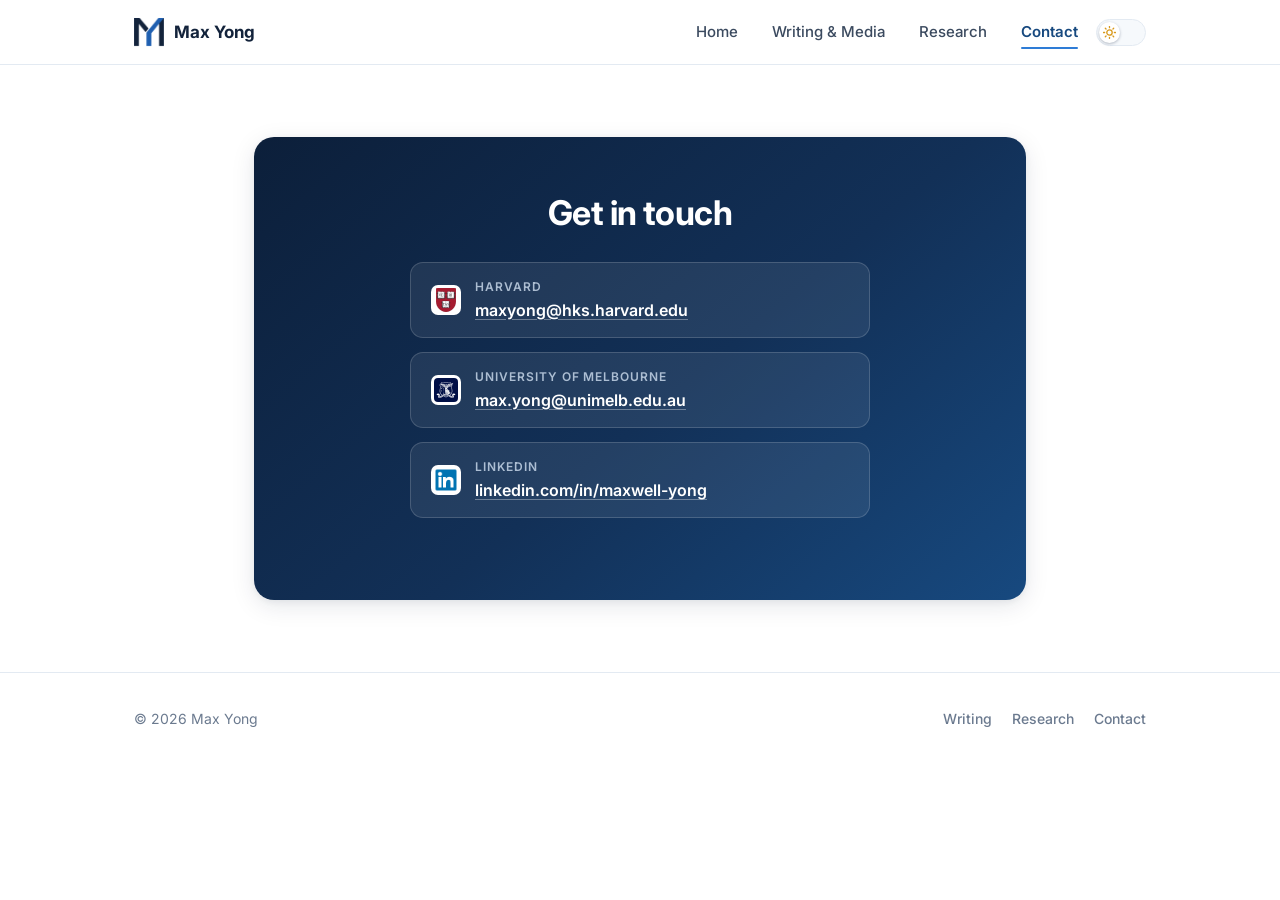
==== contact.html @ 2c54a4b5 "New MY monogram, recolored to exact site palette Rebuilt monogram.png from the user's new mark with " ====
<!DOCTYPE html>
<html lang="en">
<head>
  <meta charset="UTF-8">
  <meta name="viewport" content="width=device-width, initial-scale=1.0">
  <title>Contact — Max Yong</title>
  <meta name="description" content="Contact Max Yong for commissions, research collaborations, or media comment.">
  <link rel="canonical" href="https://maxyong.au/contact.html">
  <meta property="og:type" content="website">
  <meta property="og:title" content="Contact — Max Yong">
  <meta property="og:description" content="Contact Max Yong for commissions, research collaborations, or media comment.">
  <meta property="og:image" content="https://maxyong.au/assets/img/portrait.jpg">
  <meta property="og:url" content="https://maxyong.au/contact.html">
  <script>
    (function () {
      var t = localStorage.getItem("theme");
      if (!t) t = matchMedia("(prefers-color-scheme: dark)").matches ? "dark" : "light";
      document.documentElement.dataset.theme = t;
    })();
  </script>
  <link rel="preconnect" href="https://fonts.googleapis.com">
  <link rel="preconnect" href="https://fonts.gstatic.com" crossorigin>
  <link href="https://fonts.googleapis.com/css2?family=Inter:wght@400;500;600;700;800&display=swap" rel="stylesheet">
  <link rel="stylesheet" href="assets/css/style.css">
  <link rel="icon" type="image/png" sizes="32x32" href="assets/img/favicon-32.png?v=3">
  <link rel="icon" type="image/png" sizes="192x192" href="assets/img/favicon-192.png?v=3">
  <link rel="apple-touch-icon" href="assets/img/apple-touch-icon.png?v=3">
</head>
<body>

  <header class="nav">
    <div class="container nav__inner">
      <a class="nav__brand" href="index.html">
        <img src="assets/img/monogram.png" alt="">
        <span class="full">Max Yong</span>
      </a>
      <div class="nav__right">
        <nav>
          <ul class="nav__links">
            <li><a href="index.html">Home</a></li>
            <li><a href="writing.html">Writing<span class="sm-hide"> &amp; Media</span></a></li>
            <li><a href="research.html">Research</a></li>
            <li><a href="contact.html">Contact</a></li>
          </ul>
        </nav>
        <button class="theme-toggle" id="theme-toggle" role="switch" aria-checked="false" aria-label="Dark mode">
          <span class="knob">
            <svg class="icon-sun" viewBox="0 0 24 24" fill="none" stroke="currentColor" stroke-width="2.4" stroke-linecap="round" stroke-linejoin="round"><circle cx="12" cy="12" r="5"/><line x1="12" y1="1" x2="12" y2="3"/><line x1="12" y1="21" x2="12" y2="23"/><line x1="4.22" y1="4.22" x2="5.64" y2="5.64"/><line x1="18.36" y1="18.36" x2="19.78" y2="19.78"/><line x1="1" y1="12" x2="3" y2="12"/><line x1="21" y1="12" x2="23" y2="12"/><line x1="4.22" y1="19.78" x2="5.64" y2="18.36"/><line x1="18.36" y1="5.64" x2="19.78" y2="4.22"/></svg>
            <svg class="icon-moon" viewBox="0 0 24 24" fill="none" stroke="currentColor" stroke-width="2.4" stroke-linecap="round" stroke-linejoin="round"><path d="M21 12.79A9 9 0 1 1 11.21 3 7 7 0 0 0 21 12.79z"/></svg>
          </span>
        </button>
      </div>
    </div>
  </header>

  <main>
    <section class="section" style="min-height: 60vh; display: flex; align-items: center;">
      <div class="container container--narrow" style="width: 100%">
        <div class="contact-card reveal is-in">
          <h2>Get in touch</h2>
          <div class="contact-rows">
            <a class="contact-row" href="mailto:maxyong@hks.harvard.edu">
              <img src="assets/img/logos/sq-harvard-shield.svg" alt="">
              <div>
                <div class="label">Harvard</div>
                <div class="addr">maxyong@hks.harvard.edu</div>
              </div>
            </a>
            <a class="contact-row" href="mailto:max.yong@unimelb.edu.au">
              <img src="assets/img/logos/sq-unimelb.png" alt="">
              <div>
                <div class="label">University of Melbourne</div>
                <div class="addr">max.yong@unimelb.edu.au</div>
              </div>
            </a>
            <a class="contact-row" href="https://www.linkedin.com/in/maxwell-yong/" target="_blank" rel="noopener">
              <img src="assets/img/logos/sq-linkedin.png" alt="">
              <div>
                <div class="label">LinkedIn</div>
                <div class="addr">linkedin.com/in/maxwell-yong</div>
              </div>
            </a>
          </div>
        </div>
      </div>
    </section>
  </main>

  <footer class="footer">
    <div class="container footer__inner">
      <div>© <span id="year">2026</span> Max Yong</div>
      <div class="footer__links">
        <a href="writing.html">Writing</a>
        <a href="research.html">Research</a>
        <a href="contact.html">Contact</a>
      </div>
    </div>
  </footer>

  <script src="assets/js/main.js"></script>
  <script>document.getElementById("year").textContent = new Date().getFullYear();</script>
</body>
</html>
---- assets/css/style.css ----
/* ==========================================================================
   Max Yong — personal site
   Light theme = Classic Blue · Dark theme = Midnight
   Theme is set via <html data-theme="light|dark"> (see main.js);
   defaults to the visitor's system preference, toggleable in the nav.
   Design tokens live below — change colors here and the site follows.
   ========================================================================== */

:root {
  /* Blues, dark → light */
  --navy-950: #081527;
  --navy-900: #0c1f3a;
  --navy-800: #123057;
  --blue-700: #17497f;
  --blue-600: #1f5fb0;
  --blue-500: #2e7cd6;
  --blue-400: #5b9be0;
  --blue-100: #dbe9f9;
  --blue-50:  #eef4fb;

  /* Neutrals */
  --ink:      #13233b;
  --body:     #3b4a5f;
  --muted:    #6b7a8f;
  --faint:    #94a3b8;
  --line:     #e3eaf2;
  --bg:       #ffffff;
  --bg-soft:  #f6f9fc;
  --surface:  #ffffff;

  /* Badge tints (per writing category) */
  --badge-opinion-bg:  #dbe9f9; --badge-opinion-fg:  #17497f;
  --badge-article-bg:  #e4e2fb; --badge-article-fg:  #4338ab;
  --badge-media-bg:    #d9f2ee; --badge-media-fg:    #0f766e;
  --badge-citation-bg: #ece9e2; --badge-citation-fg: #6b6257;

  --radius: 14px;
  --radius-sm: 9px;
  --shadow-sm: 0 1px 2px rgba(12, 31, 58, 0.06), 0 1px 6px rgba(12, 31, 58, 0.05);
  --shadow-md: 0 6px 24px rgba(12, 31, 58, 0.10), 0 2px 6px rgba(12, 31, 58, 0.06);
  --shadow-lg: 0 18px 50px rgba(12, 31, 58, 0.18);

  --font: "Inter", -apple-system, BlinkMacSystemFont, "Segoe UI", Roboto, Helvetica, Arial, sans-serif;
}

[data-theme="dark"] {
  --ink:   #eaf1fa;
  --body:  #c0cfe2;
  --muted: #8ea3bd;
  --faint: #64798f;
  --line:  #1c2f4d;
  --bg:    #0a1424;
  --bg-soft: #0e1b30;
  --surface: #101f38;
  --blue-700: #7db0e8;
  --blue-600: #5b9be0;
  --blue-500: #5b9be0;
  --blue-400: #86b8ec;
  --blue-100: #17325a;
  --blue-50:  #10233f;
  --badge-opinion-bg:  #17325a; --badge-opinion-fg:  #a9cdf2;
  --badge-article-bg:  #2b2a55; --badge-article-fg:  #b9b6f5;
  --badge-media-bg:    #123f3a; --badge-media-fg:    #7fd8cc;
  --badge-citation-bg: #38332b; --badge-citation-fg: #cfc5b6;
  --shadow-sm: 0 1px 2px rgba(0, 0, 0, 0.4);
  --shadow-md: 0 8px 28px rgba(0, 0, 0, 0.5);
  --shadow-lg: 0 18px 50px rgba(0, 0, 0, 0.65);
}

* { box-sizing: border-box; margin: 0; padding: 0; }

html { scroll-behavior: smooth; }

body {
  font-family: var(--font);
  color: var(--body);
  background: var(--bg);
  line-height: 1.65;
  font-size: 16.5px;
  -webkit-font-smoothing: antialiased;
  text-rendering: optimizeLegibility;
  transition: background 0.25s ease, color 0.25s ease;
}

::selection { background: var(--blue-100); color: var(--ink); }

h1, h2, h3, h4 { color: var(--ink); line-height: 1.2; font-weight: 700; letter-spacing: -0.015em; }

a { color: var(--blue-600); text-decoration: none; }

img { max-width: 100%; display: block; }

.container { max-width: 1060px; margin: 0 auto; padding: 0 24px; }
.container--narrow { max-width: 820px; }

/* --------------------------------------------------------------------------
   Navigation
   -------------------------------------------------------------------------- */

.nav {
  position: sticky;
  top: 0;
  z-index: 50;
  background: color-mix(in srgb, var(--bg) 85%, transparent);
  backdrop-filter: saturate(180%) blur(12px);
  -webkit-backdrop-filter: saturate(180%) blur(12px);
  border-bottom: 1px solid var(--line);
}

.nav__inner {
  display: flex;
  align-items: center;
  justify-content: space-between;
  height: 64px;
  gap: 10px;
}

.nav__brand {
  font-weight: 700;
  font-size: 17px;
  color: var(--ink);
  display: flex;
  align-items: center;
  gap: 10px;
}

.nav__brand img { width: 30px; height: 30px; object-fit: contain; }

[data-theme="dark"] .nav__brand img { filter: brightness(2.1) saturate(0.85); }

.nav__right { display: flex; align-items: center; gap: 4px; }

.nav__links { display: flex; gap: 6px; list-style: none; }

.nav__links a {
  position: relative;
  display: inline-block;
  padding: 8px 14px;
  border-radius: 8px;
  font-size: 15px;
  font-weight: 500;
  color: var(--body);
  transition: color 0.18s ease, background 0.18s ease;
}

.nav__links a:hover { color: var(--blue-600); background: var(--blue-50); }

.nav__links a.is-active { color: var(--blue-700); font-weight: 600; }

.nav__links a.is-active::after {
  content: "";
  position: absolute;
  left: 14px;
  right: 14px;
  bottom: 3px;
  height: 2px;
  border-radius: 2px;
  background: var(--blue-500);
}

/* Light/dark switch */
.theme-toggle {
  position: relative;
  width: 50px;
  height: 27px;
  flex: none;
  border-radius: 999px;
  border: 1px solid var(--line);
  background: var(--bg-soft);
  cursor: pointer;
  padding: 0;
  transition: background 0.25s ease, border-color 0.25s ease;
}

.theme-toggle:hover { border-color: var(--blue-400); }

.theme-toggle .knob {
  position: absolute;
  top: 2px;
  left: 2px;
  width: 21px;
  height: 21px;
  border-radius: 50%;
  background: #fff;
  color: #d89a1e;
  box-shadow: 0 1px 3px rgba(12, 31, 58, 0.3);
  display: grid;
  place-items: center;
  transition: transform 0.25s cubic-bezier(0.2, 0.8, 0.2, 1), background 0.25s ease, color 0.25s ease;
}

[data-theme="dark"] .theme-toggle { background: #17325a; border-color: #2a4a7a; }
[data-theme="dark"] .theme-toggle .knob { transform: translateX(23px); background: #0e1b30; color: #9db8e8; }

.theme-toggle svg { width: 13px; height: 13px; }

.theme-toggle .icon-moon { display: none; }
[data-theme="dark"] .theme-toggle .icon-moon { display: block; }
[data-theme="dark"] .theme-toggle .icon-sun { display: none; }

/* --------------------------------------------------------------------------
   Hero (home)
   -------------------------------------------------------------------------- */

.hero {
  padding: 84px 0 64px;
  background:
    radial-gradient(1200px 500px at 85% -10%, var(--blue-50) 0%, transparent 60%),
    var(--bg);
}

.hero__grid {
  display: grid;
  grid-template-columns: 1fr 260px;
  gap: 56px;
  align-items: center;
}

.hero__topline {
  display: flex;
  align-items: center;
  gap: 16px;
  flex-wrap: wrap;
  margin-bottom: 18px;
}

.hero__kicker {
  display: inline-block;
  font-size: 13px;
  font-weight: 600;
  letter-spacing: 0.14em;
  text-transform: uppercase;
  color: var(--blue-600);
}

.hero__location {
  display: inline-flex;
  align-items: center;
  gap: 5px;
  font-size: 13px;
  font-weight: 500;
  color: var(--muted);
}

.hero__location svg { width: 13px; height: 13px; flex: none; }

.hero h1 {
  font-size: clamp(40px, 6vw, 58px);
  font-weight: 800;
  letter-spacing: -0.03em;
  margin-bottom: 20px;
}

.hero h1 .accent { color: var(--blue-600); }

.hero__lede {
  font-size: 19px;
  max-width: 56ch;
  margin-bottom: 22px;
}

/* Small profile links row (LinkedIn, Scholar, …) */
.hero__links {
  display: flex;
  flex-wrap: wrap;
  gap: 6px 18px;
  margin-bottom: 30px;
}

.hero__links a {
  display: inline-flex;
  align-items: center;
  gap: 7px;
  font-size: 14px;
  font-weight: 500;
  color: var(--muted);
  padding: 4px 2px;
  border-bottom: 1.5px solid transparent;
  transition: color 0.18s ease, border-color 0.18s ease;
}

.hero__links a:hover { color: var(--blue-600); border-bottom-color: var(--blue-400); }

.hero__links img { width: 16px; height: 16px; border-radius: 4px; object-fit: contain; }

.hero__actions { display: flex; flex-wrap: wrap; gap: 12px; }

.btn {
  display: inline-flex;
  align-items: center;
  gap: 8px;
  padding: 11px 22px;
  border-radius: 10px;
  font-size: 15px;
  font-weight: 600;
  border: 1px solid transparent;
  cursor: pointer;
  transition: transform 0.18s ease, box-shadow 0.18s ease, background 0.18s ease, border-color 0.18s ease;
}

.btn--primary { background: var(--blue-600); color: #fff; box-shadow: var(--shadow-sm); }
.btn--primary:hover { background: var(--blue-700); transform: translateY(-2px); box-shadow: var(--shadow-md); }
[data-theme="dark"] .btn--primary { background: #2e7cd6; }
[data-theme="dark"] .btn--primary:hover { background: #4a90de; color: #fff; }

.btn--ghost { border-color: var(--line); color: var(--ink); background: var(--surface); }
.btn--ghost:hover { border-color: var(--blue-400); color: var(--blue-600); transform: translateY(-2px); box-shadow: var(--shadow-sm); }

.hero__portrait { position: relative; }

.hero__portrait img,
.hero__portrait .portrait-fallback {
  width: 260px;
  height: 260px;
  border-radius: 24px;
  object-fit: cover;
  box-shadow: var(--shadow-md);
  transition: transform 0.35s cubic-bezier(0.2, 0.8, 0.2, 1), box-shadow 0.35s ease;
}

.hero__portrait:hover img,
.hero__portrait:hover .portrait-fallback { transform: translateY(-6px) rotate(-1deg); box-shadow: var(--shadow-lg); }

.portrait-fallback {
  background: linear-gradient(150deg, var(--blue-600) 0%, var(--navy-900) 100%);
  color: #fff;
  display: grid;
  place-items: center;
  font-size: 64px;
  font-weight: 800;
  letter-spacing: 0.02em;
}

.hero__portrait::before {
  content: "";
  position: absolute;
  inset: 14px -14px -14px 14px;
  border-radius: 24px;
  border: 2px solid var(--blue-100);
  z-index: -1;
  transition: transform 0.35s ease;
}

.hero__portrait:hover::before { transform: translate(4px, 4px); }

/* --------------------------------------------------------------------------
   Sections
   -------------------------------------------------------------------------- */

.section { padding: 72px 0; }
.section--soft { background: var(--bg-soft); }

.section__head { margin-bottom: 36px; }

.section__eyebrow {
  font-size: 12.5px;
  font-weight: 700;
  letter-spacing: 0.16em;
  text-transform: uppercase;
  color: var(--blue-500);
  margin-bottom: 8px;
}

.section__title { font-size: clamp(26px, 3.4vw, 34px); }

.section__sub { margin-top: 10px; color: var(--muted); max-width: 62ch; }

.section__more { margin-top: 28px; }

/* Currently / Previously roles */

.roles { display: grid; grid-template-columns: repeat(2, 1fr); gap: 18px; }

.role-card {
  background: var(--surface);
  border: 1px solid var(--line);
  border-radius: var(--radius);
  padding: 24px 26px;
  display: flex;
  gap: 16px;
  align-items: flex-start;
  color: inherit;
  transition: transform 0.22s ease, box-shadow 0.22s ease, border-color 0.22s ease;
}

.role-card:hover { transform: translateY(-4px); box-shadow: var(--shadow-md); border-color: var(--blue-100); }
[data-theme="dark"] .role-card:hover { border-color: #2a4a7a; }

.role-card__logo {
  flex: none;
  width: 44px;
  height: 44px;
  border-radius: 11px;
  padding: 6px;
  background: #fff;
  border: 1px solid var(--line);
  object-fit: contain;
}

.role-card h3 { font-size: 16.5px; margin-bottom: 3px; }

.role-card h3 .ext {
  font-size: 12px;
  color: var(--faint);
  opacity: 0;
  transition: opacity 0.18s ease;
}

.role-card:hover h3 .ext { opacity: 1; }

.role-card p { font-size: 14.5px; color: var(--muted); line-height: 1.5; }

.role-card p strong { color: var(--body); font-weight: 650; }

/* Featured-in logo strip */

.outlets {
  display: flex;
  flex-wrap: wrap;
  gap: 26px 40px;
  align-items: center;
  justify-content: center;
}

.outlets a {
  display: inline-flex;
  align-items: center;
  filter: grayscale(1) opacity(0.55);
  transition: filter 0.25s ease, transform 0.25s ease;
}

.outlets a:hover { filter: grayscale(0) opacity(1); transform: translateY(-2px); }

.outlets img { height: 26px; width: auto; max-width: 190px; object-fit: contain; }

.outlets .outlet-text {
  font-family: Georgia, "Times New Roman", serif;
  font-weight: 700;
  font-size: 19px;
  letter-spacing: 0.02em;
  color: var(--ink);
  line-height: 1;
}

[data-theme="dark"] .outlets a { filter: grayscale(1) invert(0.8) opacity(0.65); }
[data-theme="dark"] .outlets a:hover { filter: grayscale(0) invert(0) opacity(1); }
[data-theme="dark"] .outlets a.outlet-text-link { filter: none; opacity: 0.65; }
[data-theme="dark"] .outlets a.outlet-text-link:hover { opacity: 1; }

/* --------------------------------------------------------------------------
   Writing list
   -------------------------------------------------------------------------- */

.filters { display: flex; flex-wrap: wrap; gap: 10px; margin-bottom: 34px; }

.filter-pill {
  font: inherit;
  font-size: 14px;
  font-weight: 600;
  color: var(--body);
  background: var(--surface);
  border: 1px solid var(--line);
  border-radius: 999px;
  padding: 7px 18px;
  cursor: pointer;
  transition: all 0.18s ease;
}

.filter-pill:hover { border-color: var(--blue-400); color: var(--blue-600); transform: translateY(-1px); }

.filter-pill.is-active { background: var(--navy-800); border-color: var(--navy-800); color: #fff; }
[data-theme="dark"] .filter-pill.is-active { background: #2e7cd6; border-color: #2e7cd6; }

.year-group { margin-bottom: 44px; }

.year-group__label {
  font-size: 14px;
  font-weight: 700;
  letter-spacing: 0.12em;
  color: var(--faint);
  border-bottom: 1px solid var(--line);
  padding-bottom: 10px;
  margin-bottom: 6px;
}

.pub {
  position: relative;
  display: grid;
  grid-template-columns: 1fr auto;
  gap: 4px 24px;
  padding: 20px 18px 20px 22px;
  border-radius: var(--radius-sm);
  border-left: 3px solid transparent;
  transition: background 0.18s ease, border-color 0.18s ease, transform 0.18s ease;
}

.pub + .pub { border-top: 1px solid var(--line); }

.pub:hover {
  background: var(--blue-50);
  border-left-color: var(--blue-500);
  transform: translateX(2px);
}

.pub:hover + .pub { border-top-color: transparent; }

.pub__meta {
  grid-column: 1 / -1;
  font-size: 13px;
  font-weight: 600;
  color: var(--muted);
  letter-spacing: 0.02em;
  display: flex;
  align-items: center;
  gap: 8px;
  flex-wrap: wrap;
}

.pub__meta .dot { color: var(--faint); }

.pub__badge {
  font-size: 11px;
  font-weight: 700;
  text-transform: uppercase;
  letter-spacing: 0.08em;
  border-radius: 5px;
  padding: 2px 8px;
  background: var(--blue-100);
  color: var(--blue-700);
}

.pub__badge--opinion  { background: var(--badge-opinion-bg);  color: var(--badge-opinion-fg); }
.pub__badge--article  { background: var(--badge-article-bg);  color: var(--badge-article-fg); }
.pub__badge--media    { background: var(--badge-media-bg);    color: var(--badge-media-fg); }
.pub__badge--citation { background: var(--badge-citation-bg); color: var(--badge-citation-fg); }

.pub__title {
  font-size: 17.5px;
  font-weight: 650;
  color: var(--ink);
  line-height: 1.4;
}

.pub__title a { color: inherit; transition: color 0.15s ease; }
.pub__title a:hover { color: var(--blue-600); }

.pub__note { font-size: 14px; color: var(--muted); margin-top: 2px; }

.pub__actions {
  display: flex;
  gap: 8px;
  align-items: center;
  align-self: center;
}

.pub__link {
  display: inline-flex;
  align-items: center;
  gap: 6px;
  font-size: 13.5px;
  font-weight: 600;
  color: var(--blue-600);
  border: 1px solid var(--line);
  background: var(--surface);
  border-radius: 8px;
  padding: 6px 13px;
  white-space: nowrap;
  cursor: pointer;
  font-family: inherit;
  transition: all 0.18s ease;
}

.pub__link:hover {
  border-color: var(--blue-500);
  background: var(--blue-600);
  color: #fff;
  transform: translateY(-1px);
  box-shadow: var(--shadow-sm);
}

[data-theme="dark"] .pub__link { border-color: #2a4a7a; }
[data-theme="dark"] .pub__link:hover { background: #2e7cd6; border-color: #2e7cd6; }

/* Primary artifact link (the paper itself, vs coverage) */
.pub__link--primary { background: var(--navy-800); border-color: var(--navy-800); color: #fff; }
.pub__link--primary:hover { background: var(--blue-600); border-color: var(--blue-600); }
[data-theme="dark"] .pub__link--primary { background: #2e7cd6; border-color: #2e7cd6; color: #fff; }
[data-theme="dark"] .pub__link--primary:hover { background: #4a90de; border-color: #4a90de; }

/* Floating hover preview (PDF page or article share image) */

.preview-card {
  position: fixed;
  z-index: 90;
  width: 260px;
  border-radius: 12px;
  overflow: hidden;
  background: var(--surface);
  box-shadow: var(--shadow-lg);
  border: 1px solid var(--line);
  pointer-events: none;
  opacity: 0;
  transform: translateY(8px) scale(0.97);
  transition: opacity 0.18s ease, transform 0.18s ease;
}

.preview-card.is-visible { opacity: 1; transform: translateY(0) scale(1); }

.preview-card img { width: 100%; height: auto; background: #fff; }

.preview-card__label {
  font-size: 11.5px;
  font-weight: 600;
  color: var(--muted);
  padding: 8px 12px;
  border-top: 1px solid var(--line);
  background: var(--bg-soft);
}

/* Featured cards (home) */

.featured-grid { display: grid; grid-template-columns: repeat(3, 1fr); gap: 20px; }

.feature-card {
  display: flex;
  flex-direction: column;
  background: var(--surface);
  border: 1px solid var(--line);
  border-radius: var(--radius);
  overflow: hidden;
  transition: transform 0.25s cubic-bezier(0.2, 0.8, 0.2, 1), box-shadow 0.25s ease, border-color 0.25s ease;
}

.feature-card:hover { transform: translateY(-6px); box-shadow: var(--shadow-md); border-color: var(--blue-100); }
[data-theme="dark"] .feature-card:hover { border-color: #2a4a7a; }

.feature-card__thumb {
  height: 168px;
  overflow: hidden;
  background: linear-gradient(140deg, var(--blue-50), var(--blue-100));
  position: relative;
  display: grid;
  place-items: center;
}

.feature-card__thumb img.thumb {
  width: 100%;
  height: 100%;
  object-fit: cover;
  object-position: center;
  transition: transform 0.4s cubic-bezier(0.2, 0.8, 0.2, 1);
}

.feature-card__thumb img.logo-tile { width: 60%; height: auto; opacity: 0.85; }

.feature-card:hover .feature-card__thumb img.thumb { transform: scale(1.045); }

.feature-card__body { padding: 20px 22px 22px; display: flex; flex-direction: column; gap: 8px; flex: 1; }

.feature-card__meta { font-size: 12.5px; font-weight: 600; color: var(--muted); }

.feature-card__title { font-size: 16.5px; font-weight: 650; color: var(--ink); line-height: 1.42; flex: 1; }

.feature-card__title a { color: inherit; }
.feature-card__title a:hover { color: var(--blue-600); }

.feature-card__cta {
  font-size: 13.5px;
  font-weight: 600;
  color: var(--blue-600);
  display: inline-flex;
  align-items: center;
  gap: 6px;
}

.feature-card__cta .arrow { transition: transform 0.2s ease; }
.feature-card:hover .feature-card__cta .arrow { transform: translateX(4px); }

/* Research teaser (home) — text + figure */

.research-split {
  display: grid;
  grid-template-columns: 1fr 440px;
  gap: 48px;
  align-items: center;
}

.research-figure {
  background: #fff;
  border: 1px solid var(--line);
  border-radius: var(--radius);
  padding: 18px;
  box-shadow: var(--shadow-sm);
  transition: transform 0.25s ease, box-shadow 0.25s ease;
}

.research-figure:hover { transform: translateY(-4px); box-shadow: var(--shadow-md); }

.research-figure img { width: 100%; height: auto; }

.research-figure figcaption {
  font-size: 12.5px;
  color: var(--muted);
  padding-top: 12px;
  text-align: center;
}

[data-theme="dark"] .research-figure { border-color: #2a4a7a; }
[data-theme="dark"] .research-figure figcaption { color: #5c6b80; }

/* --------------------------------------------------------------------------
   Research page
   -------------------------------------------------------------------------- */

.research-card {
  background: var(--surface);
  border: 1px solid var(--line);
  border-radius: var(--radius);
  padding: 30px 32px;
  margin-bottom: 22px;
  transition: transform 0.22s ease, box-shadow 0.22s ease, border-color 0.22s ease;
}

.research-card:hover { transform: translateY(-3px); box-shadow: var(--shadow-md); border-color: var(--blue-100); }
[data-theme="dark"] .research-card:hover { border-color: #2a4a7a; }

.research-card--forthcoming { opacity: 0.72; border-style: dashed; }
.research-card--forthcoming:hover { transform: none; box-shadow: none; border-color: var(--line); }

.research-card__meta {
  font-size: 13px;
  font-weight: 600;
  color: var(--muted);
  margin-bottom: 8px;
  display: flex;
  gap: 8px;
  align-items: center;
  flex-wrap: wrap;
}

.research-card h3 { font-size: 20px; margin-bottom: 10px; }

.research-card p { font-size: 15.5px; margin-bottom: 6px; }

.research-card__authors { font-size: 14px; color: var(--muted); font-style: italic; margin-bottom: 14px; }

.research-card__links { display: flex; flex-wrap: wrap; gap: 10px; margin-top: 14px; }

/* --------------------------------------------------------------------------
   Contact
   -------------------------------------------------------------------------- */

.contact-card {
  background: linear-gradient(140deg, var(--navy-900), var(--navy-800) 55%, var(--blue-700));
  border-radius: 20px;
  padding: 56px 48px;
  color: #dbe9f9;
  text-align: center;
  box-shadow: var(--shadow-md);
}

[data-theme="dark"] .contact-card { background: linear-gradient(140deg, #10233f, #17325a 55%, #1e4f8f); }

.contact-card h2 { color: #fff; font-size: clamp(26px, 3.5vw, 34px); margin-bottom: 28px; }

.contact-card .btn--primary { background: #fff; color: var(--navy-800); }
.contact-card .btn--primary:hover { background: var(--blue-50); color: var(--navy-800); }

.contact-card .btn--ghost { background: transparent; border-color: rgba(255, 255, 255, 0.35); color: #fff; }
.contact-card .btn--ghost:hover { border-color: #fff; background: rgba(255, 255, 255, 0.08); color: #fff; }

.contact-card__actions { display: flex; justify-content: center; flex-wrap: wrap; gap: 12px; }

/* Compact bottom-panel variant (home) */
.contact-card--compact {
  display: flex;
  align-items: center;
  justify-content: space-between;
  flex-wrap: wrap;
  gap: 16px 24px;
  padding: 26px 36px;
  text-align: left;
}

.contact-card--compact h2 { margin: 0; font-size: clamp(20px, 2.6vw, 26px); }

/* Contact page email rows */

.contact-rows {
  display: flex;
  flex-direction: column;
  gap: 14px;
  max-width: 460px;
  margin: 0 auto 26px;
}

.contact-row {
  display: flex;
  align-items: center;
  gap: 14px;
  background: rgba(255, 255, 255, 0.08);
  border: 1px solid rgba(255, 255, 255, 0.16);
  border-radius: 13px;
  padding: 14px 20px;
  color: #fff;
  text-align: left;
  transition: background 0.2s ease, border-color 0.2s ease, transform 0.2s ease;
}

.contact-row:hover { background: rgba(255, 255, 255, 0.15); border-color: rgba(255, 255, 255, 0.4); transform: translateY(-2px); }

.contact-row img { width: 30px; height: 30px; border-radius: 7px; background: #fff; padding: 3px; object-fit: contain; flex: none; }

.contact-row .label { font-size: 12px; font-weight: 600; letter-spacing: 0.08em; text-transform: uppercase; color: rgba(219, 233, 249, 0.75); }

.contact-row .addr { font-size: 16px; font-weight: 600; color: #fff; text-decoration: underline; text-decoration-color: rgba(255,255,255,0.35); text-underline-offset: 3px; }

.contact-row:hover .addr { text-decoration-color: #fff; }

/* --------------------------------------------------------------------------
   PDF modal viewer
   -------------------------------------------------------------------------- */

.pdf-modal {
  position: fixed;
  inset: 0;
  z-index: 100;
  display: none;
  align-items: center;
  justify-content: center;
  padding: 4vh 4vw;
  background: rgba(8, 21, 39, 0.62);
  backdrop-filter: blur(6px);
  -webkit-backdrop-filter: blur(6px);
}

.pdf-modal.is-open { display: flex; animation: fadeIn 0.22s ease; }

.pdf-modal__box {
  width: min(900px, 100%);
  height: 100%;
  background: var(--surface);
  border-radius: 16px;
  overflow: hidden;
  display: flex;
  flex-direction: column;
  box-shadow: var(--shadow-lg);
  animation: popIn 0.26s cubic-bezier(0.2, 0.8, 0.2, 1);
}

.pdf-modal__bar {
  display: flex;
  align-items: center;
  justify-content: space-between;
  gap: 16px;
  padding: 12px 18px;
  border-bottom: 1px solid var(--line);
  background: var(--bg-soft);
}

.pdf-modal__title {
  font-size: 14px;
  font-weight: 600;
  color: var(--ink);
  overflow: hidden;
  text-overflow: ellipsis;
  white-space: nowrap;
}

.pdf-modal__bar-actions { display: flex; gap: 8px; flex: none; }

.pdf-modal iframe { flex: 1; border: 0; width: 100%; }

@keyframes fadeIn { from { opacity: 0; } to { opacity: 1; } }
@keyframes popIn { from { opacity: 0; transform: translateY(14px) scale(0.98); } to { opacity: 1; transform: none; } }

/* --------------------------------------------------------------------------
   Reveal-on-scroll
   -------------------------------------------------------------------------- */

.reveal { opacity: 0; transform: translateY(18px); transition: opacity 0.6s ease, transform 0.6s cubic-bezier(0.2, 0.8, 0.2, 1); }
.reveal.is-in { opacity: 1; transform: none; }

@media (prefers-reduced-motion: reduce) {
  * { transition: none !important; animation: none !important; }
  .reveal { opacity: 1; transform: none; }
}

/* --------------------------------------------------------------------------
   Footer
   -------------------------------------------------------------------------- */

.footer {
  border-top: 1px solid var(--line);
  padding: 34px 0;
  font-size: 14px;
  color: var(--muted);
}

.footer__inner { display: flex; justify-content: space-between; align-items: center; flex-wrap: wrap; gap: 12px; }

.footer a { color: var(--muted); font-weight: 500; transition: color 0.15s ease; }
.footer a:hover { color: var(--blue-600); }

.footer__links { display: flex; gap: 20px; }

/* --------------------------------------------------------------------------
   Responsive
   -------------------------------------------------------------------------- */

@media (max-width: 900px) {
  .hero__grid { grid-template-columns: 1fr; gap: 36px; }
  .hero__portrait { order: -1; }
  .hero__portrait img, .hero__portrait .portrait-fallback { width: 180px; height: 180px; }
  .featured-grid { grid-template-columns: 1fr; }
  .roles { grid-template-columns: 1fr; }
  .research-split { grid-template-columns: 1fr; gap: 32px; }
}

@media (max-width: 700px) {
  body { overflow-x: clip; }
  .container { padding: 0 16px; }
  .hero { padding: 56px 0 44px; }
  .section { padding: 52px 0; }
  .pub { grid-template-columns: 1fr; }
  .pub__actions { justify-self: start; margin-top: 10px; }
  .nav__inner { gap: 6px; }
  .nav__right { min-width: 0; }
  .nav__right nav { min-width: 0; overflow-x: auto; scrollbar-width: none; }
  .nav__right nav::-webkit-scrollbar { display: none; }
  .nav__links { gap: 0; flex-wrap: nowrap; }
  .nav__links a { padding: 8px 6px; font-size: 13.5px; white-space: nowrap; }
  .nav__links a.is-active::after { left: 6px; right: 6px; }
  .nav__brand span.full, .sm-hide { display: none; }
  .theme-toggle { width: 44px; height: 25px; }
  .theme-toggle .knob { width: 19px; height: 19px; }
  [data-theme="dark"] .theme-toggle .knob { transform: translateX(19px); }
  .contact-card { padding: 40px 24px; }
  .preview-card { display: none; }
  .outlets { gap: 18px 26px; }
  .outlets img { height: 20px; max-width: 150px; }
}
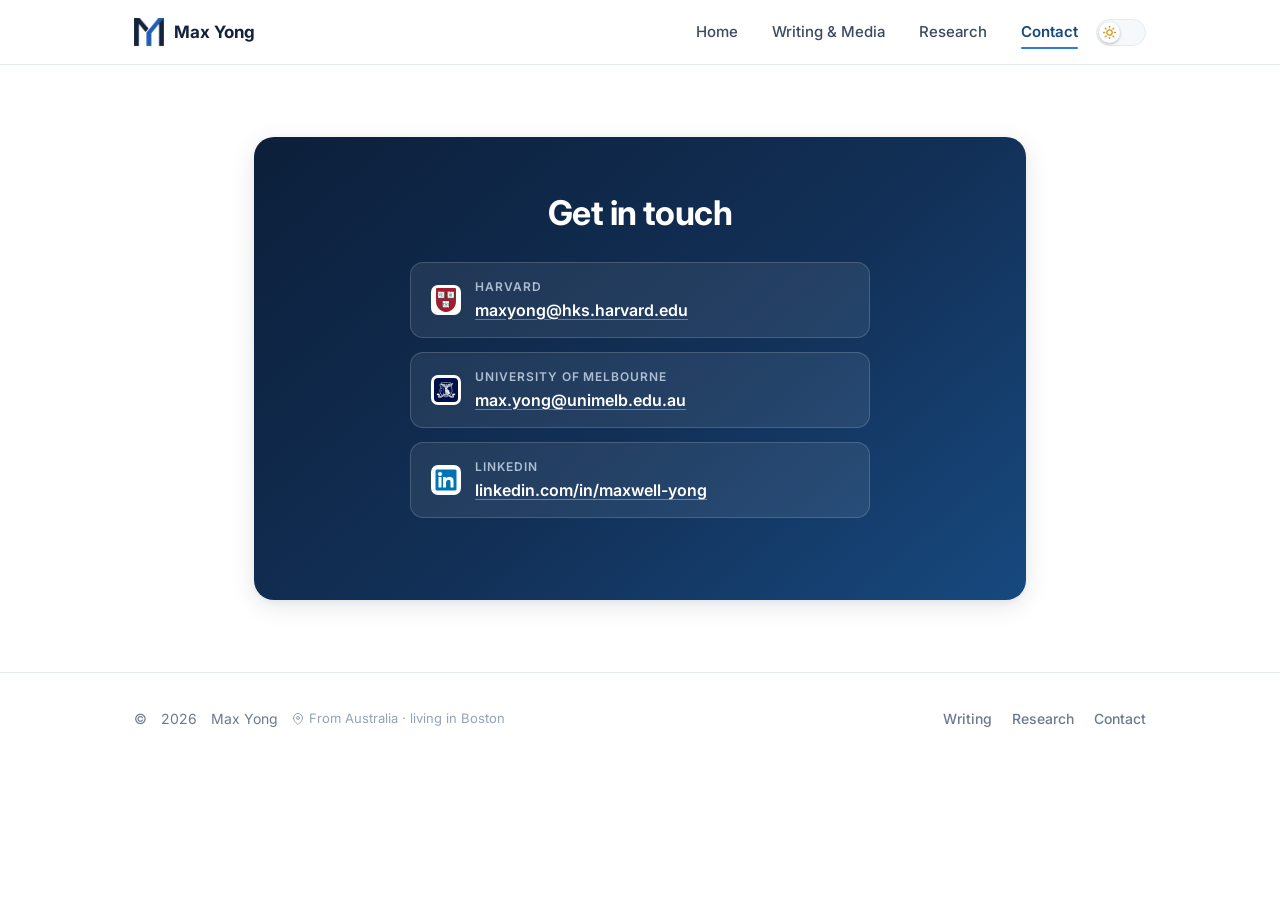
==== commit 128e412a: "Polish pass: footer location, link order, role text, outlet logos - Location line moved from hero to" ====
--- a/contact.html
+++ b/contact.html
@@ -88,7 +88,7 @@
 
   <footer class="footer">
     <div class="container footer__inner">
-      <div>© <span id="year">2026</span> Max Yong</div>
+      <div class="footer__left">© <span id="year">2026</span> Max Yong<span class="footer__loc"><svg viewBox="0 0 24 24" fill="none" stroke="currentColor" stroke-width="2" stroke-linecap="round" stroke-linejoin="round"><path d="M21 10c0 7-9 13-9 13s-9-6-9-13a9 9 0 0 1 18 0z"/><circle cx="12" cy="10" r="3"/></svg>From Australia · living in Boston</span></div>
       <div class="footer__links">
         <a href="writing.html">Writing</a>
         <a href="research.html">Research</a>
--- a/assets/css/style.css
+++ b/assets/css/style.css
@@ -216,14 +216,6 @@
   align-items: center;
 }
 
-.hero__topline {
-  display: flex;
-  align-items: center;
-  gap: 16px;
-  flex-wrap: wrap;
-  margin-bottom: 18px;
-}
-
 .hero__kicker {
   display: inline-block;
   font-size: 13px;
@@ -231,18 +223,8 @@
   letter-spacing: 0.14em;
   text-transform: uppercase;
   color: var(--blue-600);
-}
-
-.hero__location {
-  display: inline-flex;
-  align-items: center;
-  gap: 5px;
-  font-size: 13px;
-  font-weight: 500;
-  color: var(--muted);
-}
-
-.hero__location svg { width: 13px; height: 13px; flex: none; }
+  margin-bottom: 18px;
+}
 
 .hero h1 {
   font-size: clamp(40px, 6vw, 58px);
@@ -517,6 +499,21 @@
 }
 
 .pub__meta .dot { color: var(--faint); }
+
+.pub__outlet-logo {
+  height: 15px;
+  width: auto;
+  max-width: 110px;
+  margin-left: auto;
+  object-fit: contain;
+  filter: grayscale(1) opacity(0.42);
+  transition: filter 0.25s ease;
+}
+
+.pub:hover .pub__outlet-logo { filter: grayscale(0) opacity(1); }
+
+[data-theme="dark"] .pub__outlet-logo { filter: grayscale(1) invert(0.8) opacity(0.5); }
+[data-theme="dark"] .pub:hover .pub__outlet-logo { filter: grayscale(0) invert(0) opacity(1); }
 
 .pub__badge {
   font-size: 11px;
@@ -582,8 +579,8 @@
 [data-theme="dark"] .pub__link:hover { background: #2e7cd6; border-color: #2e7cd6; }
 
 /* Primary artifact link (the paper itself, vs coverage) */
-.pub__link--primary { background: var(--navy-800); border-color: var(--navy-800); color: #fff; }
-.pub__link--primary:hover { background: var(--blue-600); border-color: var(--blue-600); }
+.pub__link--primary { background: var(--blue-600); border-color: var(--blue-600); color: #fff; }
+.pub__link--primary:hover { background: var(--blue-700); border-color: var(--blue-700); }
 [data-theme="dark"] .pub__link--primary { background: #2e7cd6; border-color: #2e7cd6; color: #fff; }
 [data-theme="dark"] .pub__link--primary:hover { background: #4a90de; border-color: #4a90de; }
 
@@ -898,6 +895,18 @@
 }
 
 .footer__inner { display: flex; justify-content: space-between; align-items: center; flex-wrap: wrap; gap: 12px; }
+
+.footer__left { display: flex; align-items: center; gap: 14px; flex-wrap: wrap; }
+
+.footer__loc {
+  display: inline-flex;
+  align-items: center;
+  gap: 5px;
+  font-size: 13px;
+  color: var(--faint);
+}
+
+.footer__loc svg { width: 12px; height: 12px; flex: none; }
 
 .footer a { color: var(--muted); font-weight: 500; transition: color 0.15s ease; }
 .footer a:hover { color: var(--blue-600); }
@@ -932,9 +941,20 @@
   .nav__links a { padding: 8px 6px; font-size: 13.5px; white-space: nowrap; }
   .nav__links a.is-active::after { left: 6px; right: 6px; }
   .nav__brand span.full, .sm-hide { display: none; }
-  .theme-toggle { width: 44px; height: 25px; }
-  .theme-toggle .knob { width: 19px; height: 19px; }
-  [data-theme="dark"] .theme-toggle .knob { transform: translateX(19px); }
+  /* switch becomes a simple icon button on small screens */
+  .theme-toggle { width: 34px; height: 34px; border-radius: 9px; background: var(--surface); }
+  .theme-toggle .knob,
+  [data-theme="dark"] .theme-toggle .knob {
+    top: 50%; left: 50%;
+    width: auto; height: auto;
+    transform: translate(-50%, -50%);
+    background: transparent;
+    box-shadow: none;
+    color: var(--muted);
+  }
+  .theme-toggle svg { width: 16px; height: 16px; }
+  [data-theme="dark"] .theme-toggle { background: var(--surface); border-color: var(--line); }
+  [data-theme="dark"] .theme-toggle .knob { color: #9db8e8; }
   .contact-card { padding: 40px 24px; }
   .preview-card { display: none; }
   .outlets { gap: 18px 26px; }
